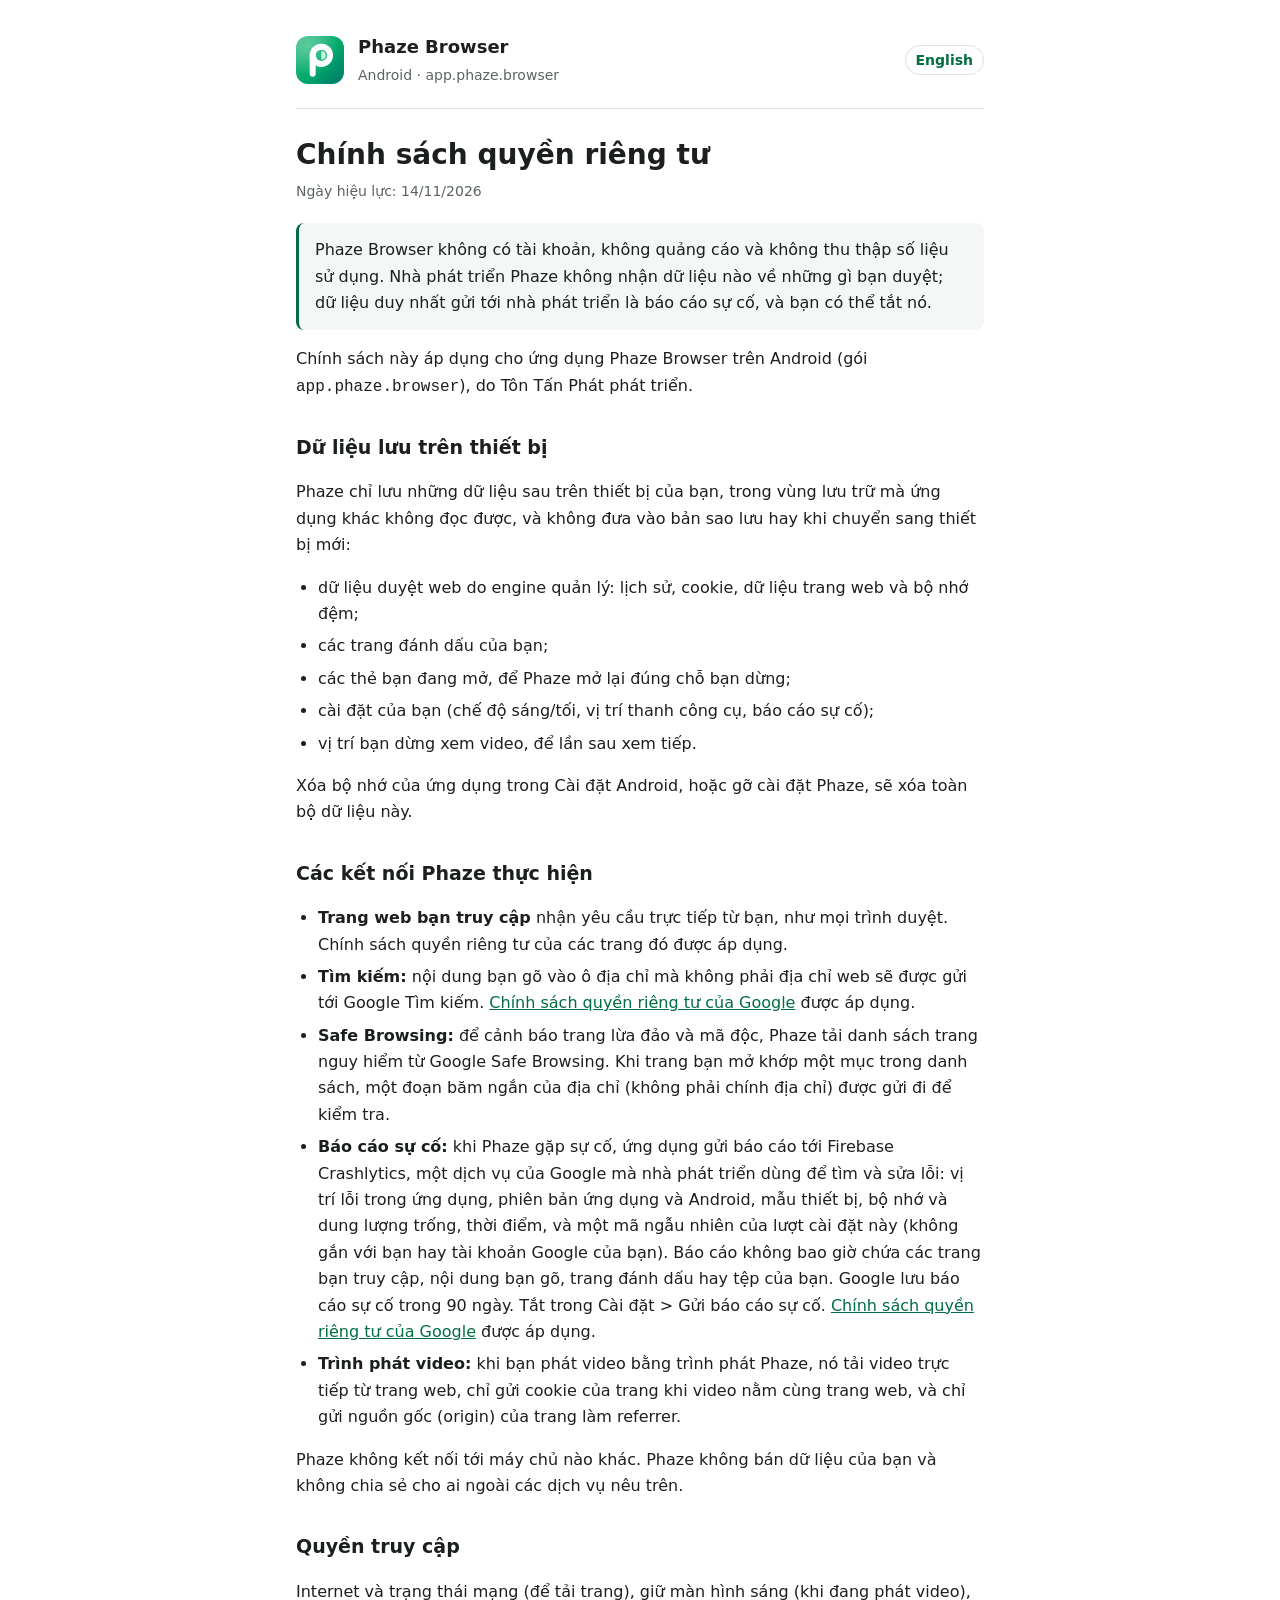
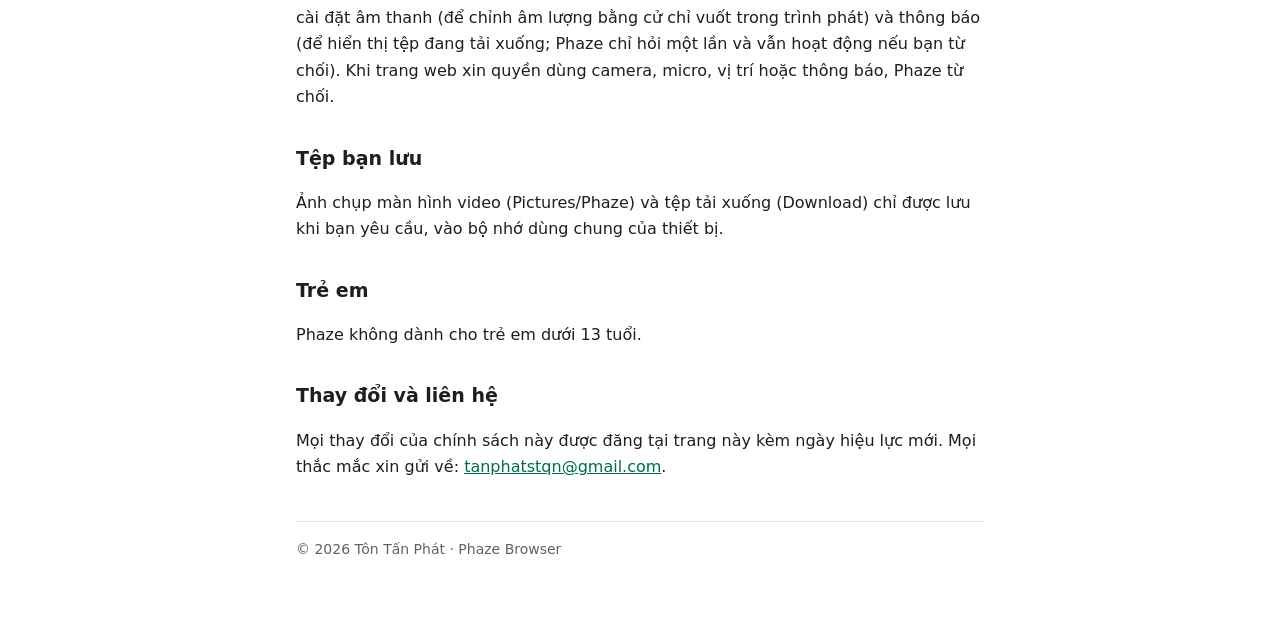
==== vi/index.html @ 5da0ae71 "Add Phaze Browser privacy policy page (English and Vietnamese) Co-Authored-By: Claude Opus 5.5 <nore" ====
<!doctype html>
<html lang="vi">
<head>
  <meta charset="utf-8">
  <meta name="viewport" content="width=device-width, initial-scale=1">
  <title>Quyền riêng tư Phaze Browser</title>
  <meta name="description" content="Chính sách quyền riêng tư của Phaze Browser cho Android: dữ liệu nào lưu trên thiết bị, ứng dụng kết nối tới đâu và dùng những quyền gì.">
  <link rel="icon" href="../icon.svg" type="image/svg+xml">
  <link rel="alternate" hreflang="en" href="../">
  <link rel="stylesheet" href="../style.css">
</head>
<body>
<main>
  <header>
    <img src="../icon.svg" alt="">
    <div class="app">
      <strong>Phaze Browser</strong>
      <span>Android · app.phaze.browser</span>
    </div>
    <nav class="lang"><a href="../" hreflang="en" lang="en">English</a></nav>
  </header>

  <h1>Chính sách quyền riêng tư</h1>
  <p class="meta">Ngày hiệu lực: 14/11/2026</p>

  <p class="summary">Phaze Browser không có tài khoản, không quảng cáo và không thu thập số liệu sử dụng. Nhà phát triển Phaze không nhận dữ liệu nào về những gì bạn duyệt; dữ liệu duy nhất gửi tới nhà phát triển là báo cáo sự cố, và bạn có thể tắt nó.</p>

  <p>Chính sách này áp dụng cho ứng dụng Phaze Browser trên Android (gói <code>app.phaze.browser</code>), do Tôn Tấn Phát phát triển.</p>

  <h2>Dữ liệu lưu trên thiết bị</h2>
  <p>Phaze chỉ lưu những dữ liệu sau trên thiết bị của bạn, trong vùng lưu trữ mà ứng dụng khác không đọc được, và không đưa vào bản sao lưu hay khi chuyển sang thiết bị mới:</p>
  <ul>
    <li>dữ liệu duyệt web do engine quản lý: lịch sử, cookie, dữ liệu trang web và bộ nhớ đệm;</li>
    <li>các trang đánh dấu của bạn;</li>
    <li>các thẻ bạn đang mở, để Phaze mở lại đúng chỗ bạn dừng;</li>
    <li>cài đặt của bạn (chế độ sáng/tối, vị trí thanh công cụ, báo cáo sự cố);</li>
    <li>vị trí bạn dừng xem video, để lần sau xem tiếp.</li>
  </ul>
  <p>Xóa bộ nhớ của ứng dụng trong Cài đặt Android, hoặc gỡ cài đặt Phaze, sẽ xóa toàn bộ dữ liệu này.</p>

  <h2>Các kết nối Phaze thực hiện</h2>
  <ul>
    <li><strong>Trang web bạn truy cập</strong> nhận yêu cầu trực tiếp từ bạn, như mọi trình duyệt. Chính sách quyền riêng tư của các trang đó được áp dụng.</li>
    <li><strong>Tìm kiếm:</strong> nội dung bạn gõ vào ô địa chỉ mà không phải địa chỉ web sẽ được gửi tới Google Tìm kiếm. <a href="https://policies.google.com/privacy?hl=vi">Chính sách quyền riêng tư của Google</a> được áp dụng.</li>
    <li><strong>Safe Browsing:</strong> để cảnh báo trang lừa đảo và mã độc, Phaze tải danh sách trang nguy hiểm từ Google Safe Browsing. Khi trang bạn mở khớp một mục trong danh sách, một đoạn băm ngắn của địa chỉ (không phải chính địa chỉ) được gửi đi để kiểm tra.</li>
    <li><strong>Báo cáo sự cố:</strong> khi Phaze gặp sự cố, ứng dụng gửi báo cáo tới Firebase Crashlytics, một dịch vụ của Google mà nhà phát triển dùng để tìm và sửa lỗi: vị trí lỗi trong ứng dụng, phiên bản ứng dụng và Android, mẫu thiết bị, bộ nhớ và dung lượng trống, thời điểm, và một mã ngẫu nhiên của lượt cài đặt này (không gắn với bạn hay tài khoản Google của bạn). Báo cáo không bao giờ chứa các trang bạn truy cập, nội dung bạn gõ, trang đánh dấu hay tệp của bạn. Google lưu báo cáo sự cố trong 90 ngày. Tắt trong Cài đặt &gt; Gửi báo cáo sự cố. <a href="https://policies.google.com/privacy?hl=vi">Chính sách quyền riêng tư của Google</a> được áp dụng.</li>
    <li><strong>Trình phát video:</strong> khi bạn phát video bằng trình phát Phaze, nó tải video trực tiếp từ trang web, chỉ gửi cookie của trang khi video nằm cùng trang web, và chỉ gửi nguồn gốc (origin) của trang làm referrer.</li>
  </ul>
  <p>Phaze không kết nối tới máy chủ nào khác. Phaze không bán dữ liệu của bạn và không chia sẻ cho ai ngoài các dịch vụ nêu trên.</p>

  <h2>Quyền truy cập</h2>
  <p>Internet và trạng thái mạng (để tải trang), giữ màn hình sáng (khi đang phát video), cài đặt âm thanh (để chỉnh âm lượng bằng cử chỉ vuốt trong trình phát) và thông báo (để hiển thị tệp đang tải xuống; Phaze chỉ hỏi một lần và vẫn hoạt động nếu bạn từ chối). Khi trang web xin quyền dùng camera, micro, vị trí hoặc thông báo, Phaze từ chối.</p>

  <h2>Tệp bạn lưu</h2>
  <p>Ảnh chụp màn hình video (Pictures/Phaze) và tệp tải xuống (Download) chỉ được lưu khi bạn yêu cầu, vào bộ nhớ dùng chung của thiết bị.</p>

  <h2>Trẻ em</h2>
  <p>Phaze không dành cho trẻ em dưới 13 tuổi.</p>

  <h2>Thay đổi và liên hệ</h2>
  <p>Mọi thay đổi của chính sách này được đăng tại trang này kèm ngày hiệu lực mới. Mọi thắc mắc xin gửi về: <a href="mailto:tanphatstqn@gmail.com">tanphatstqn@gmail.com</a>.</p>

  <footer>© 2026 Tôn Tấn Phát · Phaze Browser</footer>
</main>
</body>
</html>
---- style.css ----
:root {
  --bg: #ffffff;
  --surface: #f4f7f5;
  --text: #1b1f1d;
  --muted: #5b6460;
  --border: #dde3e0;
  --accent: #006d43;
}

@media (prefers-color-scheme: dark) {
  :root {
    --bg: #121514;
    --surface: #1b201e;
    --text: #e3e8e5;
    --muted: #9aa49f;
    --border: #2c3330;
    --accent: #58de9d;
  }
}

* { box-sizing: border-box; }

html { -webkit-text-size-adjust: 100%; }

body {
  margin: 0;
  background: var(--bg);
  color: var(--text);
  font: 16px/1.65 system-ui, -apple-system, "Segoe UI", Roboto, "Helvetica Neue", Arial, sans-serif;
}

main {
  max-width: 720px;
  margin: 0 auto;
  padding: 32px 16px 64px;
}

header {
  display: flex;
  align-items: center;
  gap: 14px;
  padding-bottom: 20px;
  border-bottom: 1px solid var(--border);
}

header img {
  width: 48px;
  height: 48px;
  border-radius: 12px;
  flex: none;
}

header .app { flex: 1; min-width: 0; }
header .app strong { display: block; font-size: 18px; }
header .app span { color: var(--muted); font-size: 14px; }

.lang a {
  color: var(--accent);
  text-decoration: none;
  font-size: 14px;
  font-weight: 600;
  padding: 6px 10px;
  border: 1px solid var(--border);
  border-radius: 999px;
  white-space: nowrap;
}

h1 { font-size: 28px; line-height: 1.25; margin: 28px 0 8px; }
h2 { font-size: 19px; margin: 32px 0 8px; }

.meta { color: var(--muted); font-size: 14px; margin: 0 0 20px; }

.summary {
  background: var(--surface);
  border-left: 3px solid var(--accent);
  border-radius: 8px;
  padding: 14px 16px;
}

ul { padding-left: 22px; }
li { margin: 6px 0; }

a { color: var(--accent); }

footer {
  margin-top: 40px;
  padding-top: 16px;
  border-top: 1px solid var(--border);
  color: var(--muted);
  font-size: 14px;
}
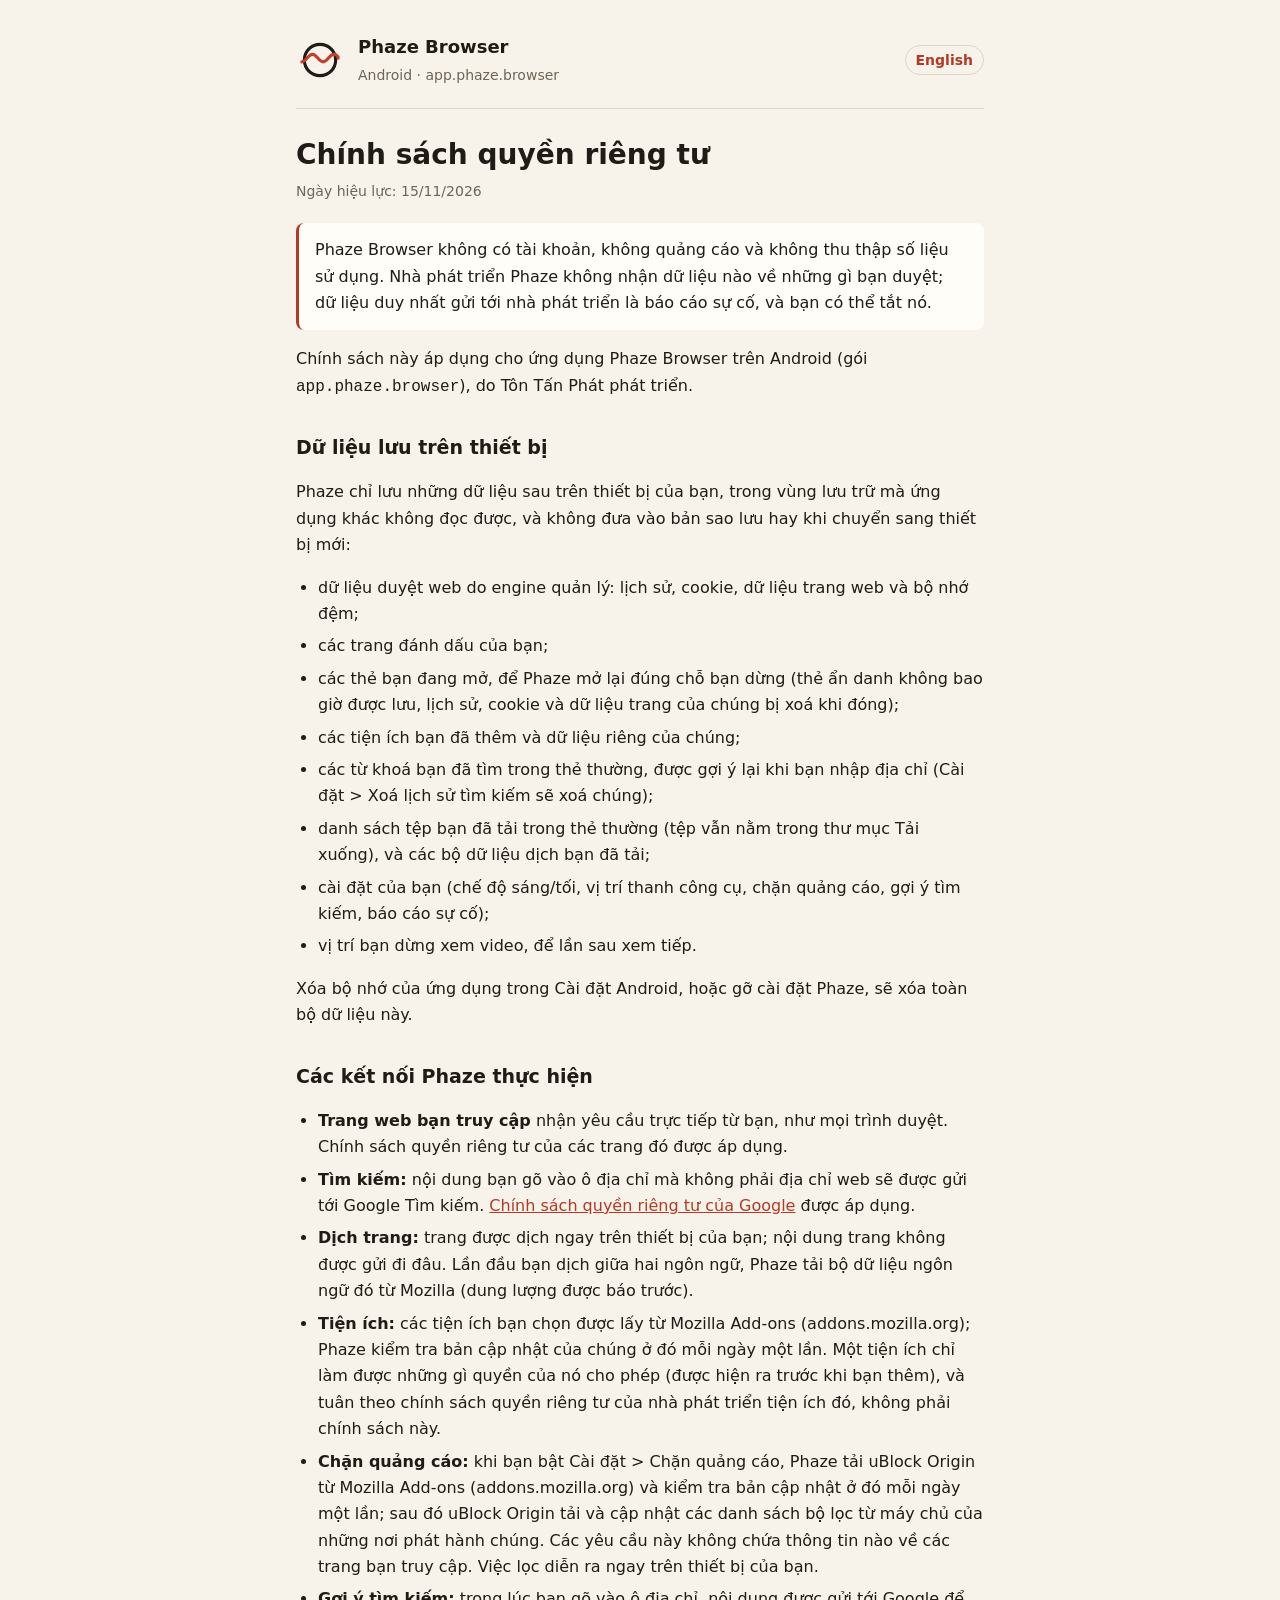
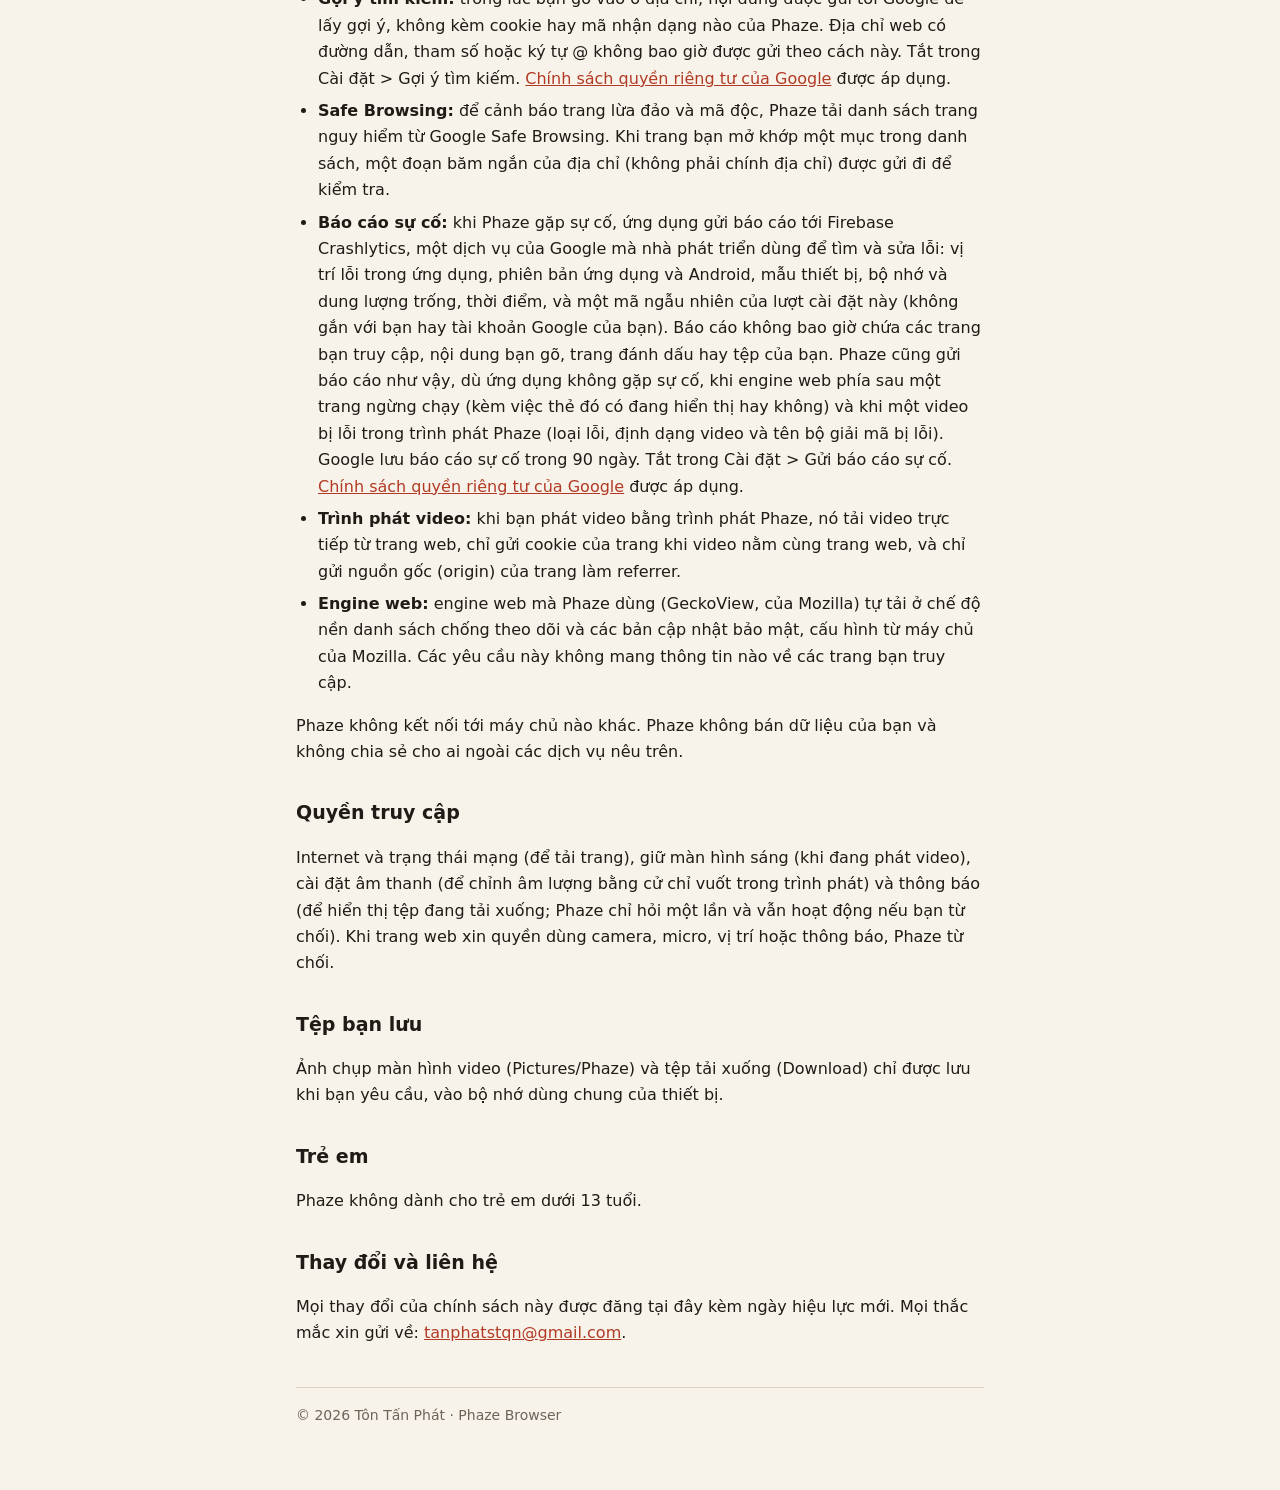
==== commit 62d70c40: "Update the privacy policy to the app's current text Effective 15 November 2026: add-ons, ad blocking" ====
--- a/vi/index.html
+++ b/vi/index.html
@@ -21,44 +21,45 @@
   </header>
 
   <h1>Chính sách quyền riêng tư</h1>
-  <p class="meta">Ngày hiệu lực: 14/11/2026</p>
+  <p class="meta">Ngày hiệu lực: 15/11/2026</p>
 
-  <p class="summary">Phaze Browser không có tài khoản, không quảng cáo và không thu thập số liệu sử dụng. Nhà phát triển Phaze không nhận dữ liệu nào về những gì bạn duyệt; dữ liệu duy nhất gửi tới nhà phát triển là báo cáo sự cố, và bạn có thể tắt nó.</p>
-
-  <p>Chính sách này áp dụng cho ứng dụng Phaze Browser trên Android (gói <code>app.phaze.browser</code>), do Tôn Tấn Phát phát triển.</p>
-
-  <h2>Dữ liệu lưu trên thiết bị</h2>
-  <p>Phaze chỉ lưu những dữ liệu sau trên thiết bị của bạn, trong vùng lưu trữ mà ứng dụng khác không đọc được, và không đưa vào bản sao lưu hay khi chuyển sang thiết bị mới:</p>
-  <ul>
-    <li>dữ liệu duyệt web do engine quản lý: lịch sử, cookie, dữ liệu trang web và bộ nhớ đệm;</li>
-    <li>các trang đánh dấu của bạn;</li>
-    <li>các thẻ bạn đang mở, để Phaze mở lại đúng chỗ bạn dừng;</li>
-    <li>cài đặt của bạn (chế độ sáng/tối, vị trí thanh công cụ, báo cáo sự cố);</li>
-    <li>vị trí bạn dừng xem video, để lần sau xem tiếp.</li>
-  </ul>
-  <p>Xóa bộ nhớ của ứng dụng trong Cài đặt Android, hoặc gỡ cài đặt Phaze, sẽ xóa toàn bộ dữ liệu này.</p>
-
-  <h2>Các kết nối Phaze thực hiện</h2>
-  <ul>
-    <li><strong>Trang web bạn truy cập</strong> nhận yêu cầu trực tiếp từ bạn, như mọi trình duyệt. Chính sách quyền riêng tư của các trang đó được áp dụng.</li>
-    <li><strong>Tìm kiếm:</strong> nội dung bạn gõ vào ô địa chỉ mà không phải địa chỉ web sẽ được gửi tới Google Tìm kiếm. <a href="https://policies.google.com/privacy?hl=vi">Chính sách quyền riêng tư của Google</a> được áp dụng.</li>
-    <li><strong>Safe Browsing:</strong> để cảnh báo trang lừa đảo và mã độc, Phaze tải danh sách trang nguy hiểm từ Google Safe Browsing. Khi trang bạn mở khớp một mục trong danh sách, một đoạn băm ngắn của địa chỉ (không phải chính địa chỉ) được gửi đi để kiểm tra.</li>
-    <li><strong>Báo cáo sự cố:</strong> khi Phaze gặp sự cố, ứng dụng gửi báo cáo tới Firebase Crashlytics, một dịch vụ của Google mà nhà phát triển dùng để tìm và sửa lỗi: vị trí lỗi trong ứng dụng, phiên bản ứng dụng và Android, mẫu thiết bị, bộ nhớ và dung lượng trống, thời điểm, và một mã ngẫu nhiên của lượt cài đặt này (không gắn với bạn hay tài khoản Google của bạn). Báo cáo không bao giờ chứa các trang bạn truy cập, nội dung bạn gõ, trang đánh dấu hay tệp của bạn. Google lưu báo cáo sự cố trong 90 ngày. Tắt trong Cài đặt &gt; Gửi báo cáo sự cố. <a href="https://policies.google.com/privacy?hl=vi">Chính sách quyền riêng tư của Google</a> được áp dụng.</li>
-    <li><strong>Trình phát video:</strong> khi bạn phát video bằng trình phát Phaze, nó tải video trực tiếp từ trang web, chỉ gửi cookie của trang khi video nằm cùng trang web, và chỉ gửi nguồn gốc (origin) của trang làm referrer.</li>
-  </ul>
-  <p>Phaze không kết nối tới máy chủ nào khác. Phaze không bán dữ liệu của bạn và không chia sẻ cho ai ngoài các dịch vụ nêu trên.</p>
-
-  <h2>Quyền truy cập</h2>
-  <p>Internet và trạng thái mạng (để tải trang), giữ màn hình sáng (khi đang phát video), cài đặt âm thanh (để chỉnh âm lượng bằng cử chỉ vuốt trong trình phát) và thông báo (để hiển thị tệp đang tải xuống; Phaze chỉ hỏi một lần và vẫn hoạt động nếu bạn từ chối). Khi trang web xin quyền dùng camera, micro, vị trí hoặc thông báo, Phaze từ chối.</p>
-
-  <h2>Tệp bạn lưu</h2>
-  <p>Ảnh chụp màn hình video (Pictures/Phaze) và tệp tải xuống (Download) chỉ được lưu khi bạn yêu cầu, vào bộ nhớ dùng chung của thiết bị.</p>
-
-  <h2>Trẻ em</h2>
-  <p>Phaze không dành cho trẻ em dưới 13 tuổi.</p>
-
-  <h2>Thay đổi và liên hệ</h2>
-  <p>Mọi thay đổi của chính sách này được đăng tại trang này kèm ngày hiệu lực mới. Mọi thắc mắc xin gửi về: <a href="mailto:tanphatstqn@gmail.com">tanphatstqn@gmail.com</a>.</p>
+<p class="summary">Phaze Browser không có tài khoản, không quảng cáo và không thu thập số liệu sử dụng. Nhà phát triển Phaze không nhận dữ liệu nào về những gì bạn duyệt; dữ liệu duy nhất gửi tới nhà phát triển là báo cáo sự cố, và bạn có thể tắt nó.</p>
+<p>Chính sách này áp dụng cho ứng dụng Phaze Browser trên Android (gói <code>app.phaze.browser</code>), do Tôn Tấn Phát phát triển.</p>
+<h2>Dữ liệu lưu trên thiết bị</h2>
+<p>Phaze chỉ lưu những dữ liệu sau trên thiết bị của bạn, trong vùng lưu trữ mà ứng dụng khác không đọc được, và không đưa vào bản sao lưu hay khi chuyển sang thiết bị mới:</p>
+<ul>
+<li>dữ liệu duyệt web do engine quản lý: lịch sử, cookie, dữ liệu trang web và bộ nhớ đệm;</li>
+<li>các trang đánh dấu của bạn;</li>
+<li>các thẻ bạn đang mở, để Phaze mở lại đúng chỗ bạn dừng (thẻ ẩn danh không bao giờ được lưu, lịch sử, cookie và dữ liệu trang của chúng bị xoá khi đóng);</li>
+<li>các tiện ích bạn đã thêm và dữ liệu riêng của chúng;</li>
+<li>các từ khoá bạn đã tìm trong thẻ thường, được gợi ý lại khi bạn nhập địa chỉ (Cài đặt &gt; Xoá lịch sử tìm kiếm sẽ xoá chúng);</li>
+<li>danh sách tệp bạn đã tải trong thẻ thường (tệp vẫn nằm trong thư mục Tải xuống), và các bộ dữ liệu dịch bạn đã tải;</li>
+<li>cài đặt của bạn (chế độ sáng/tối, vị trí thanh công cụ, chặn quảng cáo, gợi ý tìm kiếm, báo cáo sự cố);</li>
+<li>vị trí bạn dừng xem video, để lần sau xem tiếp.</li>
+</ul>
+<p>Xóa bộ nhớ của ứng dụng trong Cài đặt Android, hoặc gỡ cài đặt Phaze, sẽ xóa toàn bộ dữ liệu này.</p>
+<h2>Các kết nối Phaze thực hiện</h2>
+<ul>
+<li><strong>Trang web bạn truy cập</strong> nhận yêu cầu trực tiếp từ bạn, như mọi trình duyệt. Chính sách quyền riêng tư của các trang đó được áp dụng.</li>
+<li><strong>Tìm kiếm:</strong> nội dung bạn gõ vào ô địa chỉ mà không phải địa chỉ web sẽ được gửi tới Google Tìm kiếm. <a href="https://policies.google.com/privacy?hl=vi">Chính sách quyền riêng tư của Google</a> được áp dụng.</li>
+<li><strong>Dịch trang:</strong> trang được dịch ngay trên thiết bị của bạn; nội dung trang không được gửi đi đâu. Lần đầu bạn dịch giữa hai ngôn ngữ, Phaze tải bộ dữ liệu ngôn ngữ đó từ Mozilla (dung lượng được báo trước).</li>
+<li><strong>Tiện ích:</strong> các tiện ích bạn chọn được lấy từ Mozilla Add-ons (addons.mozilla.org); Phaze kiểm tra bản cập nhật của chúng ở đó mỗi ngày một lần. Một tiện ích chỉ làm được những gì quyền của nó cho phép (được hiện ra trước khi bạn thêm), và tuân theo chính sách quyền riêng tư của nhà phát triển tiện ích đó, không phải chính sách này.</li>
+<li><strong>Chặn quảng cáo:</strong> khi bạn bật Cài đặt &gt; Chặn quảng cáo, Phaze tải uBlock Origin từ Mozilla Add-ons (addons.mozilla.org) và kiểm tra bản cập nhật ở đó mỗi ngày một lần; sau đó uBlock Origin tải và cập nhật các danh sách bộ lọc từ máy chủ của những nơi phát hành chúng. Các yêu cầu này không chứa thông tin nào về các trang bạn truy cập. Việc lọc diễn ra ngay trên thiết bị của bạn.</li>
+<li><strong>Gợi ý tìm kiếm:</strong> trong lúc bạn gõ vào ô địa chỉ, nội dung được gửi tới Google để lấy gợi ý, không kèm cookie hay mã nhận dạng nào của Phaze. Địa chỉ web có đường dẫn, tham số hoặc ký tự @ không bao giờ được gửi theo cách này. Tắt trong Cài đặt &gt; Gợi ý tìm kiếm. <a href="https://policies.google.com/privacy?hl=vi">Chính sách quyền riêng tư của Google</a> được áp dụng.</li>
+<li><strong>Safe Browsing:</strong> để cảnh báo trang lừa đảo và mã độc, Phaze tải danh sách trang nguy hiểm từ Google Safe Browsing. Khi trang bạn mở khớp một mục trong danh sách, một đoạn băm ngắn của địa chỉ (không phải chính địa chỉ) được gửi đi để kiểm tra.</li>
+<li><strong>Báo cáo sự cố:</strong> khi Phaze gặp sự cố, ứng dụng gửi báo cáo tới Firebase Crashlytics, một dịch vụ của Google mà nhà phát triển dùng để tìm và sửa lỗi: vị trí lỗi trong ứng dụng, phiên bản ứng dụng và Android, mẫu thiết bị, bộ nhớ và dung lượng trống, thời điểm, và một mã ngẫu nhiên của lượt cài đặt này (không gắn với bạn hay tài khoản Google của bạn). Báo cáo không bao giờ chứa các trang bạn truy cập, nội dung bạn gõ, trang đánh dấu hay tệp của bạn. Phaze cũng gửi báo cáo như vậy, dù ứng dụng không gặp sự cố, khi engine web phía sau một trang ngừng chạy (kèm việc thẻ đó có đang hiển thị hay không) và khi một video bị lỗi trong trình phát Phaze (loại lỗi, định dạng video và tên bộ giải mã bị lỗi). Google lưu báo cáo sự cố trong 90 ngày. Tắt trong Cài đặt &gt; Gửi báo cáo sự cố. <a href="https://policies.google.com/privacy?hl=vi">Chính sách quyền riêng tư của Google</a> được áp dụng.</li>
+<li><strong>Trình phát video:</strong> khi bạn phát video bằng trình phát Phaze, nó tải video trực tiếp từ trang web, chỉ gửi cookie của trang khi video nằm cùng trang web, và chỉ gửi nguồn gốc (origin) của trang làm referrer.</li>
+<li><strong>Engine web:</strong> engine web mà Phaze dùng (GeckoView, của Mozilla) tự tải ở chế độ nền danh sách chống theo dõi và các bản cập nhật bảo mật, cấu hình từ máy chủ của Mozilla. Các yêu cầu này không mang thông tin nào về các trang bạn truy cập.</li>
+</ul>
+<p>Phaze không kết nối tới máy chủ nào khác. Phaze không bán dữ liệu của bạn và không chia sẻ cho ai ngoài các dịch vụ nêu trên.</p>
+<h2>Quyền truy cập</h2>
+<p>Internet và trạng thái mạng (để tải trang), giữ màn hình sáng (khi đang phát video), cài đặt âm thanh (để chỉnh âm lượng bằng cử chỉ vuốt trong trình phát) và thông báo (để hiển thị tệp đang tải xuống; Phaze chỉ hỏi một lần và vẫn hoạt động nếu bạn từ chối). Khi trang web xin quyền dùng camera, micro, vị trí hoặc thông báo, Phaze từ chối.</p>
+<h2>Tệp bạn lưu</h2>
+<p>Ảnh chụp màn hình video (Pictures/Phaze) và tệp tải xuống (Download) chỉ được lưu khi bạn yêu cầu, vào bộ nhớ dùng chung của thiết bị.</p>
+<h2>Trẻ em</h2>
+<p>Phaze không dành cho trẻ em dưới 13 tuổi.</p>
+<h2>Thay đổi và liên hệ</h2>
+<p>Mọi thay đổi của chính sách này được đăng tại đây kèm ngày hiệu lực mới. Mọi thắc mắc xin gửi về: <a href="mailto:tanphatstqn@gmail.com">tanphatstqn@gmail.com</a>.</p>
 
   <footer>© 2026 Tôn Tấn Phát · Phaze Browser</footer>
 </main>
--- a/style.css
+++ b/style.css
@@ -1,20 +1,20 @@
 :root {
-  --bg: #ffffff;
-  --surface: #f4f7f5;
-  --text: #1b1f1d;
-  --muted: #5b6460;
-  --border: #dde3e0;
-  --accent: #006d43;
+  --bg: #f7f3eb;
+  --surface: #fffdf8;
+  --text: #1f1b16;
+  --muted: #6e6457;
+  --border: #ddd4c4;
+  --accent: #b23a24;
 }
 
 @media (prefers-color-scheme: dark) {
   :root {
-    --bg: #121514;
-    --surface: #1b201e;
-    --text: #e3e8e5;
-    --muted: #9aa49f;
-    --border: #2c3330;
-    --accent: #58de9d;
+    --bg: #1c1916;
+    --surface: #26221e;
+    --text: #ede6da;
+    --muted: #b8ad9d;
+    --border: #3a332c;
+    --accent: #f08a6e;
   }
 }
 
